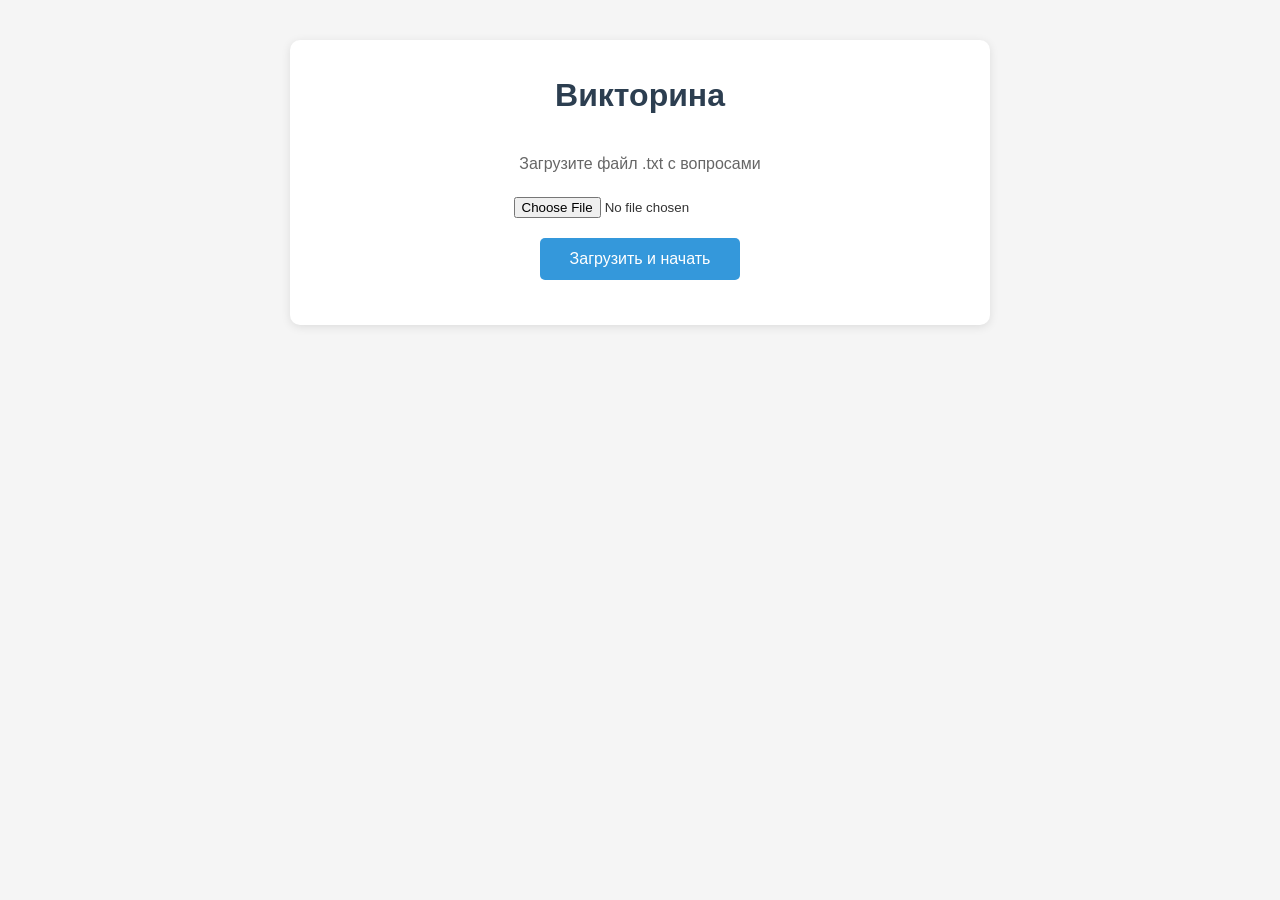
==== docs/index.html @ 4c249e71 "Статическая версия викторины для GitHub Pages Парсинг .txt перенесён из Python (parser.py) в браузер" ====
<!DOCTYPE html>
<html lang="ru">
<head>
    <meta charset="UTF-8">
    <meta name="viewport" content="width=device-width, initial-scale=1.0">
    <title>Викторина</title>
    <link rel="stylesheet" href="style.css">
</head>
<body>
    <div class="container">
        <h1>Викторина</h1>

        <!-- Экран загрузки файла -->
        <div id="upload-screen">
            <p>Загрузите файл .txt с вопросами</p>
            <input type="file" id="file-input" accept=".txt">
            <button id="upload-btn" onclick="uploadFile()">Загрузить и начать</button>
            <div id="error-message" class="error"></div>
        </div>

        <!-- Экран теста -->
        <div id="test-screen" style="display: none;">
            <div class="progress">
                <span id="question-number">Вопрос 1 из 10</span>
            </div>

            <div id="question-text" class="question"></div>

            <div id="answers-container" class="answers"></div>

            <div id="feedback" class="feedback" style="display: none;">
                <div id="feedback-text"></div>
                <div id="correct-answer-text"></div>
            </div>

            <button id="next-btn" onclick="nextQuestion()" style="display: none;">
                Следующий вопрос
            </button>
        </div>

        <!-- Экран результатов -->
        <div id="results-screen" style="display: none;">
            <h2>Результаты</h2>

            <div id="score" class="score"></div>

            <div id="mistakes-section" style="display: none;">
                <h3>Ваши ошибки:</h3>
                <div id="mistakes-list" class="mistakes-list"></div>
            </div>

            <button onclick="restartTest()">Пройти заново</button>
            <button id="retry-mistakes-btn" onclick="retryMistakes()" style="display: none;">
                Пройти ошибки заново
            </button>
        </div>
    </div>

    <script src="script.js"></script>
</body>
</html>
---- docs/style.css ----
* {
    box-sizing: border-box;
    margin: 0;
    padding: 0;
}

body {
    font-family: -apple-system, BlinkMacSystemFont, 'Segoe UI', Roboto, sans-serif;
    background-color: #f5f5f5;
    color: #333;
    line-height: 1.6;
}

.container {
    max-width: 700px;
    margin: 40px auto;
    padding: 30px;
    background: white;
    border-radius: 10px;
    box-shadow: 0 2px 10px rgba(0,0,0,0.1);
}

h1 {
    text-align: center;
    margin-bottom: 30px;
    color: #2c3e50;
}

h2 {
    text-align: center;
    margin-bottom: 20px;
    color: #2c3e50;
}

h3 {
    margin: 25px 0 15px;
    color: #34495e;
}

/* Экран загрузки */
#upload-screen {
    text-align: center;
}

#upload-screen p {
    margin-bottom: 20px;
    color: #666;
}

#file-input {
    display: block;
    margin: 0 auto 20px;
}

button {
    background-color: #3498db;
    color: white;
    border: none;
    padding: 12px 30px;
    font-size: 16px;
    border-radius: 5px;
    cursor: pointer;
    transition: background-color 0.2s;
}

button:hover {
    background-color: #2980b9;
}

button:disabled {
    cursor: not-allowed;
    opacity: 0.7;
}

.error {
    color: #e74c3c;
    margin-top: 15px;
    font-weight: 500;
}

/* Экран теста */
.progress {
    text-align: center;
    margin-bottom: 25px;
    font-size: 14px;
    color: #7f8c8d;
}

.question {
    font-size: 18px;
    font-weight: 500;
    margin-bottom: 25px;
    padding: 15px;
    background: #ecf0f1;
    border-radius: 5px;
}

.answers {
    display: flex;
    flex-direction: column;
    gap: 10px;
    margin-bottom: 20px;
}

.answer-btn {
    background-color: #fff;
    color: #333;
    border: 2px solid #bdc3c7;
    text-align: left;
    padding: 15px 20px;
    font-size: 16px;
}

.answer-btn:hover:not(:disabled) {
    background-color: #f8f9fa;
    border-color: #3498db;
}

.answer-btn.correct {
    background-color: #d4edda;
    border-color: #28a745;
    color: #155724;
}

.answer-btn.wrong {
    background-color: #f8d7da;
    border-color: #dc3545;
    color: #721c24;
}

/* Обратная связь */
.feedback {
    padding: 15px;
    margin-bottom: 20px;
    border-radius: 5px;
    background: #f8f9fa;
}

.feedback-correct {
    color: #28a745;
    font-size: 18px;
    font-weight: bold;
}

.feedback-wrong {
    color: #dc3545;
    font-size: 18px;
    font-weight: bold;
}

#correct-answer-text {
    margin-top: 10px;
    color: #155724;
}

#next-btn {
    display: block;
    width: 100%;
    margin-top: 10px;
}

/* Экран результатов */
.score {
    text-align: center;
    font-size: 24px;
    margin-bottom: 30px;
    padding: 20px;
    background: #e8f5e9;
    border-radius: 5px;
}

.mistakes-list {
    margin-top: 15px;
}

.mistake-item {
    padding: 15px;
    margin-bottom: 15px;
    background: #fff3cd;
    border-radius: 5px;
    border-left: 4px solid #ffc107;
}

.mistake-question {
    margin-bottom: 10px;
}

.mistake-user {
    color: #dc3545;
    margin-bottom: 5px;
}

.mistake-correct {
    color: #28a745;
}

.label {
    font-weight: 500;
}

#results-screen button {
    display: block;
    width: 100%;
    margin-top: 30px;
}
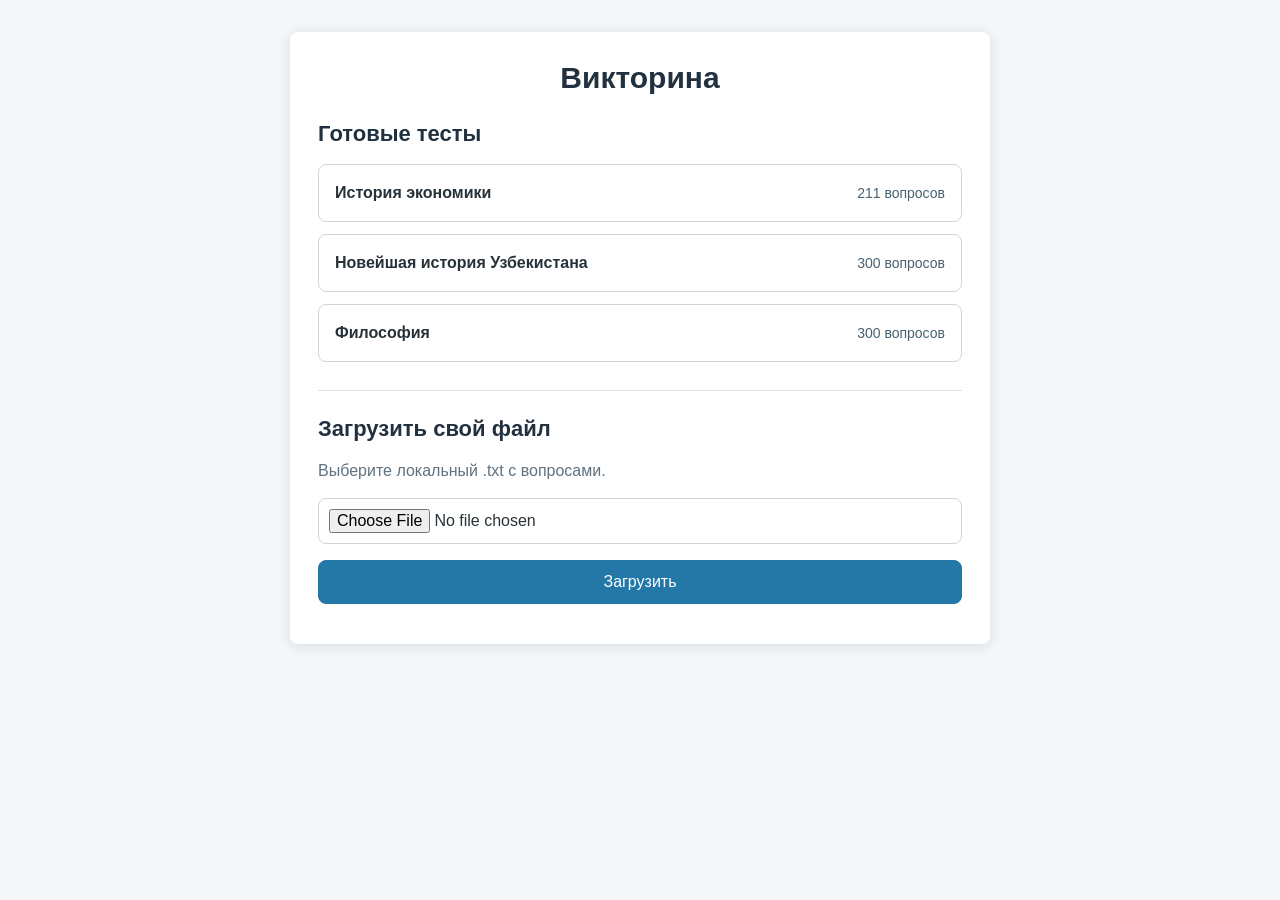
==== commit 9f19d0a7: "Библиотека тестов, выбор объёма и мобильная версия - docs/tests/ + manifest.json (генерируется build" ====
--- a/docs/index.html
+++ b/docs/index.html
@@ -4,24 +4,58 @@
     <meta charset="UTF-8">
     <meta name="viewport" content="width=device-width, initial-scale=1.0">
     <title>Викторина</title>
+    <link rel="icon" href="data:,">
     <link rel="stylesheet" href="style.css">
 </head>
 <body>
     <div class="container">
-        <h1>Викторина</h1>
+        <header class="app-header">
+            <h1>Викторина</h1>
+        </header>
 
-        <!-- Экран загрузки файла -->
-        <div id="upload-screen">
-            <p>Загрузите файл .txt с вопросами</p>
-            <input type="file" id="file-input" accept=".txt">
-            <button id="upload-btn" onclick="uploadFile()">Загрузить и начать</button>
-            <div id="error-message" class="error"></div>
+        <!-- Экран выбора теста -->
+        <div id="library-screen" class="screen">
+            <section class="library-section" aria-labelledby="library-title">
+                <h2 id="library-title">Готовые тесты</h2>
+                <div id="manifest-message" class="message">Загружаем список тестов...</div>
+                <div id="tests-list" class="tests-list" aria-live="polite"></div>
+            </section>
+
+            <section id="upload-screen" class="upload-section" aria-labelledby="upload-title">
+                <h2 id="upload-title">Загрузить свой файл</h2>
+                <p>Выберите локальный .txt с вопросами.</p>
+                <input type="file" id="file-input" accept=".txt">
+                <button id="upload-btn" type="button" onclick="uploadFile()">Загрузить</button>
+                <div id="error-message" class="error"></div>
+            </section>
+        </div>
+
+        <!-- Экран выбора объёма -->
+        <div id="range-screen" class="screen" style="display: none;">
+            <button type="button" class="secondary-btn compact-btn" onclick="backToLibrary()">
+                К списку тестов
+            </button>
+            <h2 id="range-title">Выбор объёма</h2>
+            <p id="range-summary" class="message"></p>
+            <div id="range-options" class="range-options" role="radiogroup" aria-label="Объём теста"></div>
+            <div id="range-error" class="error"></div>
+            <button id="start-btn" type="button" onclick="startTest()">Начать</button>
         </div>
 
         <!-- Экран теста -->
-        <div id="test-screen" style="display: none;">
+        <div id="test-screen" class="screen" style="display: none;">
+            <div class="test-nav">
+                <button type="button" class="secondary-btn compact-btn" onclick="exitTestToLibrary()">
+                    К списку
+                </button>
+            </div>
             <div class="progress">
-                <span id="question-number">Вопрос 1 из 10</span>
+                <div class="progress-meta">
+                    <span id="question-number">Вопрос 1 из 10</span>
+                </div>
+                <div class="progress-bar" role="progressbar" aria-valuemin="0" aria-valuemax="100" aria-valuenow="0">
+                    <div id="progress-fill" class="progress-fill"></div>
+                </div>
             </div>
 
             <div id="question-text" class="question"></div>
@@ -39,7 +73,7 @@
         </div>
 
         <!-- Экран результатов -->
-        <div id="results-screen" style="display: none;">
+        <div id="results-screen" class="screen" style="display: none;">
             <h2>Результаты</h2>
 
             <div id="score" class="score"></div>
@@ -49,10 +83,13 @@
                 <div id="mistakes-list" class="mistakes-list"></div>
             </div>
 
-            <button onclick="restartTest()">Пройти заново</button>
-            <button id="retry-mistakes-btn" onclick="retryMistakes()" style="display: none;">
-                Пройти ошибки заново
-            </button>
+            <div class="results-actions">
+                <button type="button" onclick="restartTest()">Пройти заново</button>
+                <button id="retry-mistakes-btn" type="button" onclick="retryMistakes()" style="display: none;">
+                    Пройти ошибки заново
+                </button>
+                <button type="button" class="secondary-btn" onclick="backToLibrary()">К списку тестов</button>
+            </div>
         </div>
     </div>
 
--- a/docs/style.css
+++ b/docs/style.css
@@ -4,67 +4,156 @@
     padding: 0;
 }
 
+html,
+body {
+    width: 100%;
+    overflow-x: hidden;
+}
+
 body {
     font-family: -apple-system, BlinkMacSystemFont, 'Segoe UI', Roboto, sans-serif;
-    background-color: #f5f5f5;
-    color: #333;
+    background-color: #f4f6f8;
+    color: #263238;
     line-height: 1.6;
 }
 
+button,
+input,
+.question,
+.answer-btn,
+.test-list-item,
+.range-option,
+.mistake-item {
+    overflow-wrap: anywhere;
+    word-break: break-word;
+}
+
 .container {
-    max-width: 700px;
-    margin: 40px auto;
-    padding: 30px;
-    background: white;
-    border-radius: 10px;
-    box-shadow: 0 2px 10px rgba(0,0,0,0.1);
+    width: min(700px, calc(100% - 32px));
+    margin: 32px auto;
+    padding: 28px;
+    background: #fff;
+    border-radius: 8px;
+    box-shadow: 0 2px 14px rgba(25, 42, 62, 0.12);
+}
+
+.app-header {
+    margin-bottom: 24px;
 }
 
 h1 {
     text-align: center;
-    margin-bottom: 30px;
-    color: #2c3e50;
+    color: #22313f;
+    font-size: 30px;
+    line-height: 1.2;
 }
 
 h2 {
-    text-align: center;
-    margin-bottom: 20px;
-    color: #2c3e50;
+    margin-bottom: 16px;
+    color: #22313f;
+    font-size: 22px;
+    line-height: 1.25;
 }
 
 h3 {
-    margin: 25px 0 15px;
+    margin: 24px 0 14px;
     color: #34495e;
-}
-
-/* Экран загрузки */
-#upload-screen {
-    text-align: center;
-}
-
-#upload-screen p {
-    margin-bottom: 20px;
-    color: #666;
+    font-size: 18px;
+}
+
+.screen {
+    min-width: 0;
+}
+
+.library-section,
+.upload-section {
+    min-width: 0;
+}
+
+.upload-section {
+    margin-top: 28px;
+    padding-top: 24px;
+    border-top: 1px solid #d9e1e8;
+}
+
+.upload-section p,
+.message {
+    margin-bottom: 14px;
+    color: #60717f;
+}
+
+.tests-list {
+    display: grid;
+    gap: 12px;
+}
+
+.test-list-item {
+    display: flex;
+    align-items: center;
+    justify-content: space-between;
+    width: 100%;
+    min-height: 58px;
+    gap: 14px;
+    padding: 14px 16px;
+    background: #fff;
+    color: #263238;
+    border: 1px solid #ccd6df;
+    border-radius: 8px;
+    text-align: left;
+}
+
+.test-list-item:hover,
+.test-list-item:focus-visible {
+    background-color: #f5fafc;
+    border-color: #2478a8;
+}
+
+.test-title {
+    font-weight: 650;
+}
+
+.test-count,
+.range-count {
+    flex: 0 0 auto;
+    color: #48606f;
+    font-size: 14px;
+    white-space: nowrap;
 }
 
 #file-input {
     display: block;
-    margin: 0 auto 20px;
+    width: 100%;
+    min-height: 44px;
+    margin: 0 0 16px;
+    padding: 10px;
+    border: 1px solid #ccd6df;
+    border-radius: 8px;
+    background: #fff;
+    font-size: 16px;
 }
 
 button {
-    background-color: #3498db;
+    min-height: 44px;
+    background-color: #2478a8;
     color: white;
-    border: none;
-    padding: 12px 30px;
+    border: 1px solid #2478a8;
+    padding: 12px 24px;
     font-size: 16px;
-    border-radius: 5px;
+    border-radius: 8px;
     cursor: pointer;
-    transition: background-color 0.2s;
+    transition: background-color 0.2s, border-color 0.2s, box-shadow 0.2s;
 }
 
 button:hover {
-    background-color: #2980b9;
+    background-color: #1d638b;
+    border-color: #1d638b;
+}
+
+button:focus-visible,
+input:focus-visible,
+.range-option:focus-within {
+    outline: 3px solid rgba(36, 120, 168, 0.28);
+    outline-offset: 2px;
 }
 
 button:disabled {
@@ -72,85 +161,175 @@
     opacity: 0.7;
 }
 
+.secondary-btn {
+    background-color: #eef3f6;
+    color: #263238;
+    border-color: #c9d4dd;
+}
+
+.secondary-btn:hover {
+    background-color: #dfe8ee;
+    border-color: #b7c6d1;
+}
+
+.compact-btn {
+    width: auto;
+    padding: 10px 14px;
+}
+
 .error {
-    color: #e74c3c;
-    margin-top: 15px;
-    font-weight: 500;
+    color: #b42318;
+    margin-top: 12px;
+    font-weight: 600;
+}
+
+.range-options {
+    display: grid;
+    gap: 10px;
+    margin: 18px 0;
+}
+
+.range-option {
+    display: grid;
+    grid-template-columns: auto minmax(0, 1fr) auto;
+    align-items: center;
+    gap: 12px;
+    min-height: 58px;
+    padding: 13px 14px;
+    border: 1px solid #ccd6df;
+    border-radius: 8px;
+    background: #fff;
+    cursor: pointer;
+}
+
+.range-option.selected {
+    background: #edf8fc;
+    border-color: #2478a8;
+    box-shadow: 0 0 0 2px rgba(36, 120, 168, 0.12);
+}
+
+.range-option.disabled {
+    cursor: not-allowed;
+    opacity: 0.55;
+}
+
+.range-option input {
+    width: 20px;
+    height: 20px;
+    margin: 0;
+}
+
+.range-label {
+    font-weight: 650;
+}
+
+#start-btn,
+#upload-btn {
+    width: 100%;
+}
+
+.test-nav {
+    display: flex;
+    justify-content: flex-start;
+    margin-bottom: 14px;
 }
 
 /* Экран теста */
 .progress {
-    text-align: center;
-    margin-bottom: 25px;
+    margin-bottom: 22px;
+}
+
+.progress-meta {
+    display: flex;
+    justify-content: space-between;
+    margin-bottom: 8px;
     font-size: 14px;
-    color: #7f8c8d;
+    color: #60717f;
+}
+
+.progress-bar {
+    width: 100%;
+    height: 10px;
+    overflow: hidden;
+    background: #dfe8ee;
+    border-radius: 999px;
+}
+
+.progress-fill {
+    width: 0;
+    height: 100%;
+    background: #1f9d7a;
+    border-radius: inherit;
+    transition: width 0.2s ease;
 }
 
 .question {
     font-size: 18px;
-    font-weight: 500;
-    margin-bottom: 25px;
-    padding: 15px;
-    background: #ecf0f1;
-    border-radius: 5px;
+    font-weight: 600;
+    margin-bottom: 20px;
+    padding: 16px;
+    background: #eef3f6;
+    border-radius: 8px;
 }
 
 .answers {
     display: flex;
     flex-direction: column;
-    gap: 10px;
+    gap: 12px;
     margin-bottom: 20px;
 }
 
 .answer-btn {
+    width: 100%;
+    min-height: 54px;
     background-color: #fff;
-    color: #333;
-    border: 2px solid #bdc3c7;
+    color: #263238;
+    border: 2px solid #c7d1da;
     text-align: left;
-    padding: 15px 20px;
+    padding: 15px 16px;
     font-size: 16px;
 }
 
 .answer-btn:hover:not(:disabled) {
-    background-color: #f8f9fa;
-    border-color: #3498db;
+    background-color: #f5fafc;
+    border-color: #2478a8;
 }
 
 .answer-btn.correct {
-    background-color: #d4edda;
-    border-color: #28a745;
-    color: #155724;
+    background-color: #dff3e7;
+    border-color: #268750;
+    color: #14532d;
 }
 
 .answer-btn.wrong {
-    background-color: #f8d7da;
-    border-color: #dc3545;
-    color: #721c24;
+    background-color: #fde2e1;
+    border-color: #c0392b;
+    color: #7f1d1d;
 }
 
 /* Обратная связь */
 .feedback {
     padding: 15px;
     margin-bottom: 20px;
-    border-radius: 5px;
-    background: #f8f9fa;
+    border-radius: 8px;
+    background: #f6f8fa;
 }
 
 .feedback-correct {
-    color: #28a745;
+    color: #268750;
     font-size: 18px;
-    font-weight: bold;
+    font-weight: 700;
 }
 
 .feedback-wrong {
-    color: #dc3545;
+    color: #c0392b;
     font-size: 18px;
-    font-weight: bold;
+    font-weight: 700;
 }
 
 #correct-answer-text {
     margin-top: 10px;
-    color: #155724;
+    color: #14532d;
 }
 
 #next-btn {
@@ -163,10 +342,10 @@
 .score {
     text-align: center;
     font-size: 24px;
-    margin-bottom: 30px;
-    padding: 20px;
-    background: #e8f5e9;
-    border-radius: 5px;
+    margin-bottom: 26px;
+    padding: 18px;
+    background: #dff3e7;
+    border-radius: 8px;
 }
 
 .mistakes-list {
@@ -176,9 +355,9 @@
 .mistake-item {
     padding: 15px;
     margin-bottom: 15px;
-    background: #fff3cd;
-    border-radius: 5px;
-    border-left: 4px solid #ffc107;
+    background: #fff6d6;
+    border-radius: 8px;
+    border-left: 4px solid #d99a00;
 }
 
 .mistake-question {
@@ -186,20 +365,96 @@
 }
 
 .mistake-user {
-    color: #dc3545;
+    color: #c0392b;
     margin-bottom: 5px;
 }
 
 .mistake-correct {
-    color: #28a745;
+    color: #268750;
 }
 
 .label {
-    font-weight: 500;
+    font-weight: 650;
+}
+
+.results-actions {
+    display: grid;
+    gap: 10px;
+    margin-top: 24px;
 }
 
 #results-screen button {
-    display: block;
-    width: 100%;
-    margin-top: 30px;
-}
+    width: 100%;
+}
+
+@media (max-width: 600px) {
+    body {
+        background: #fff;
+    }
+
+    .container {
+        width: 100%;
+        min-height: 100vh;
+        margin: 0;
+        padding: 18px 14px 24px;
+        border-radius: 0;
+        box-shadow: none;
+    }
+
+    .app-header {
+        margin-bottom: 20px;
+    }
+
+    h1 {
+        font-size: 26px;
+    }
+
+    h2 {
+        font-size: 20px;
+    }
+
+    .test-list-item {
+        align-items: flex-start;
+        flex-direction: column;
+        gap: 6px;
+        padding: 14px;
+    }
+
+    .test-count {
+        white-space: normal;
+    }
+
+    .question {
+        font-size: 17px;
+        padding: 14px;
+    }
+
+    .answer-btn {
+        min-height: 56px;
+        padding: 14px;
+    }
+
+    .score {
+        font-size: 22px;
+    }
+}
+
+@media (max-width: 380px) {
+    .container {
+        padding: 14px 10px 22px;
+    }
+
+    button {
+        padding-left: 14px;
+        padding-right: 14px;
+    }
+
+    .range-option {
+        grid-template-columns: auto minmax(0, 1fr);
+    }
+
+    .range-count {
+        grid-column: 2;
+        white-space: normal;
+    }
+}
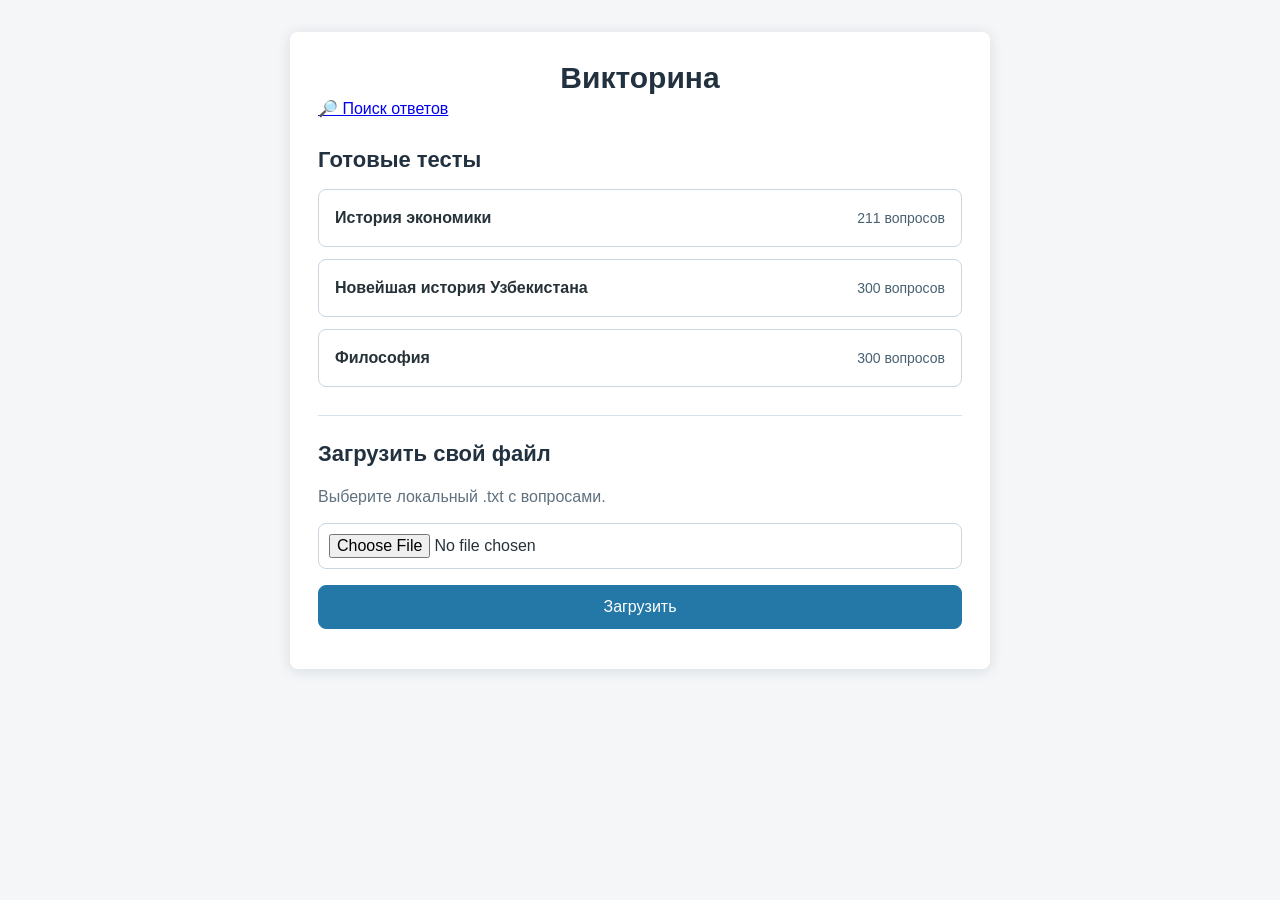
==== commit 94c8538d: "Страница быстрого поиска ответов + общий парсер shared.js - docs/search.html/.js/.css: выбор предмет" ====
--- a/docs/index.html
+++ b/docs/index.html
@@ -11,6 +11,9 @@
     <div class="container">
         <header class="app-header">
             <h1>Викторина</h1>
+            <nav aria-label="Навигация">
+                <a href="search.html">🔎 Поиск ответов</a>
+            </nav>
         </header>
 
         <!-- Экран выбора теста -->
@@ -93,6 +96,7 @@
         </div>
     </div>
 
+    <script src="shared.js"></script>
     <script src="script.js"></script>
 </body>
 </html>
